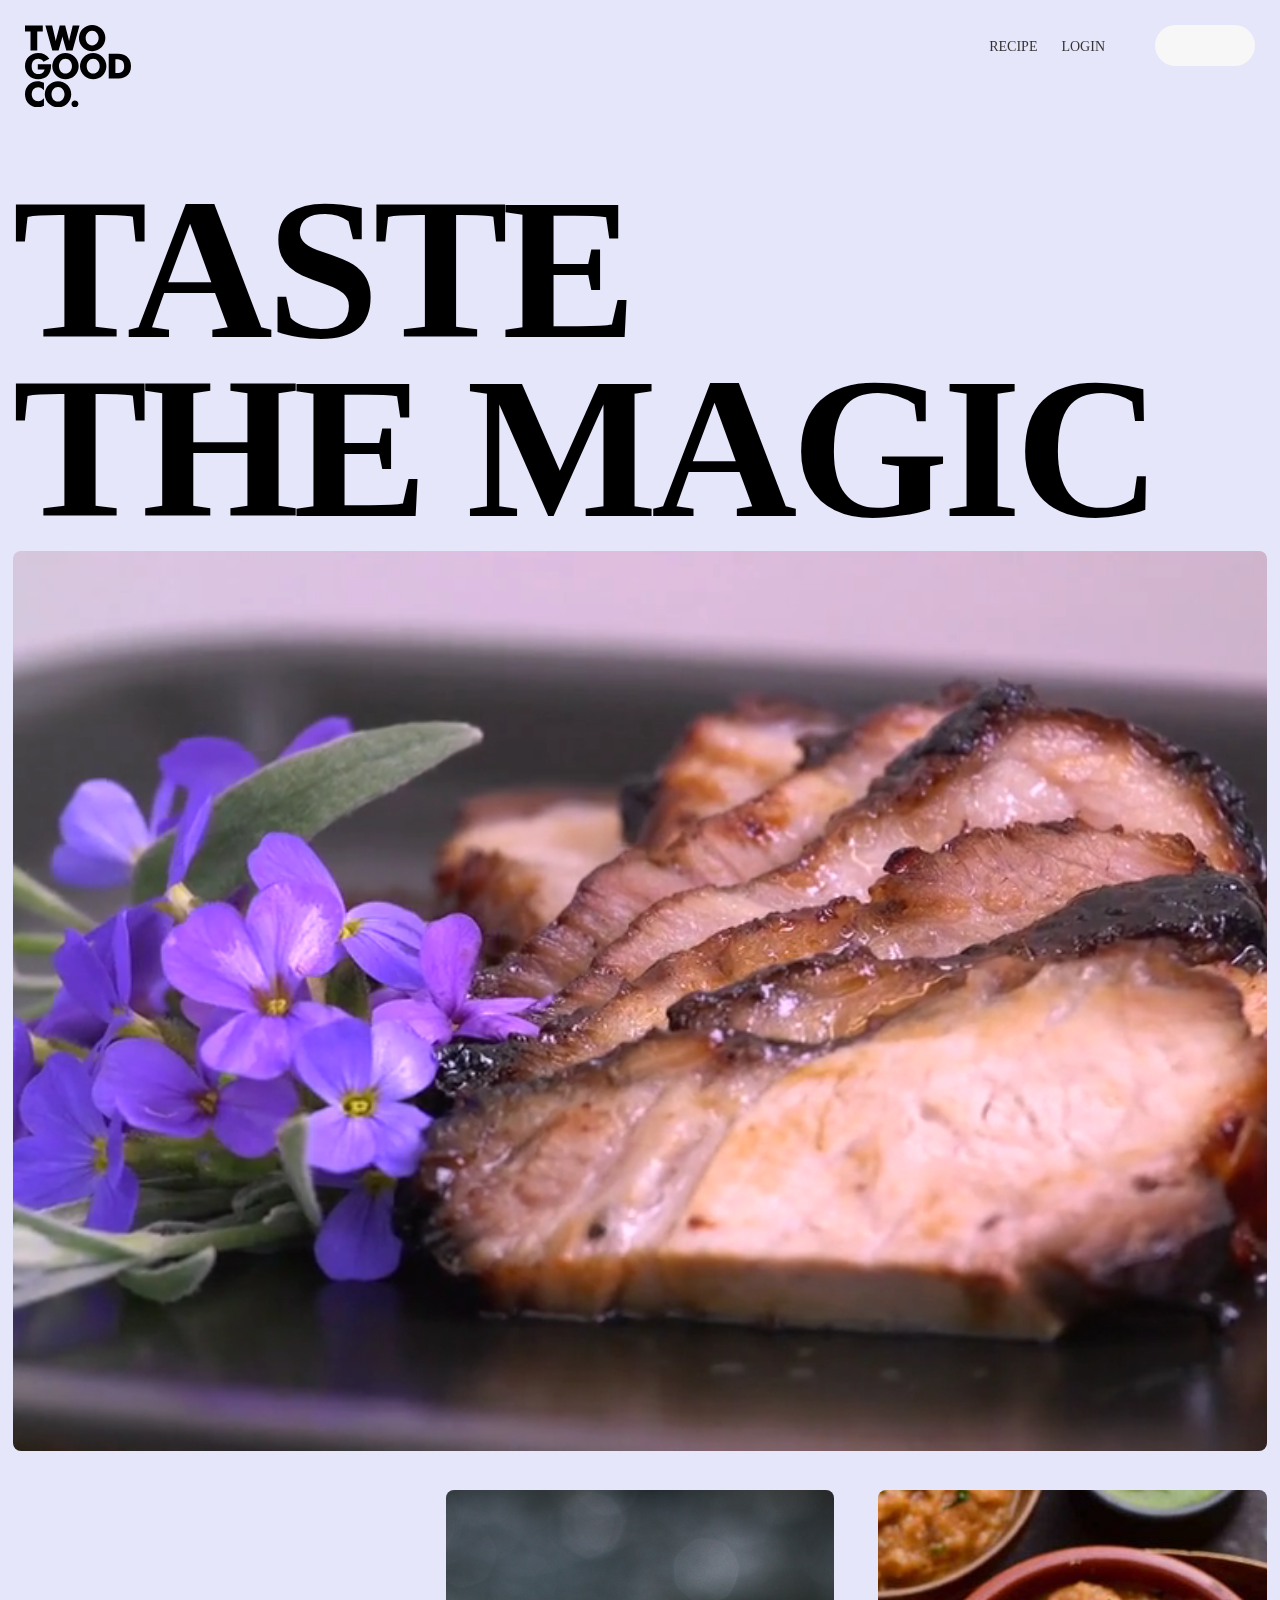
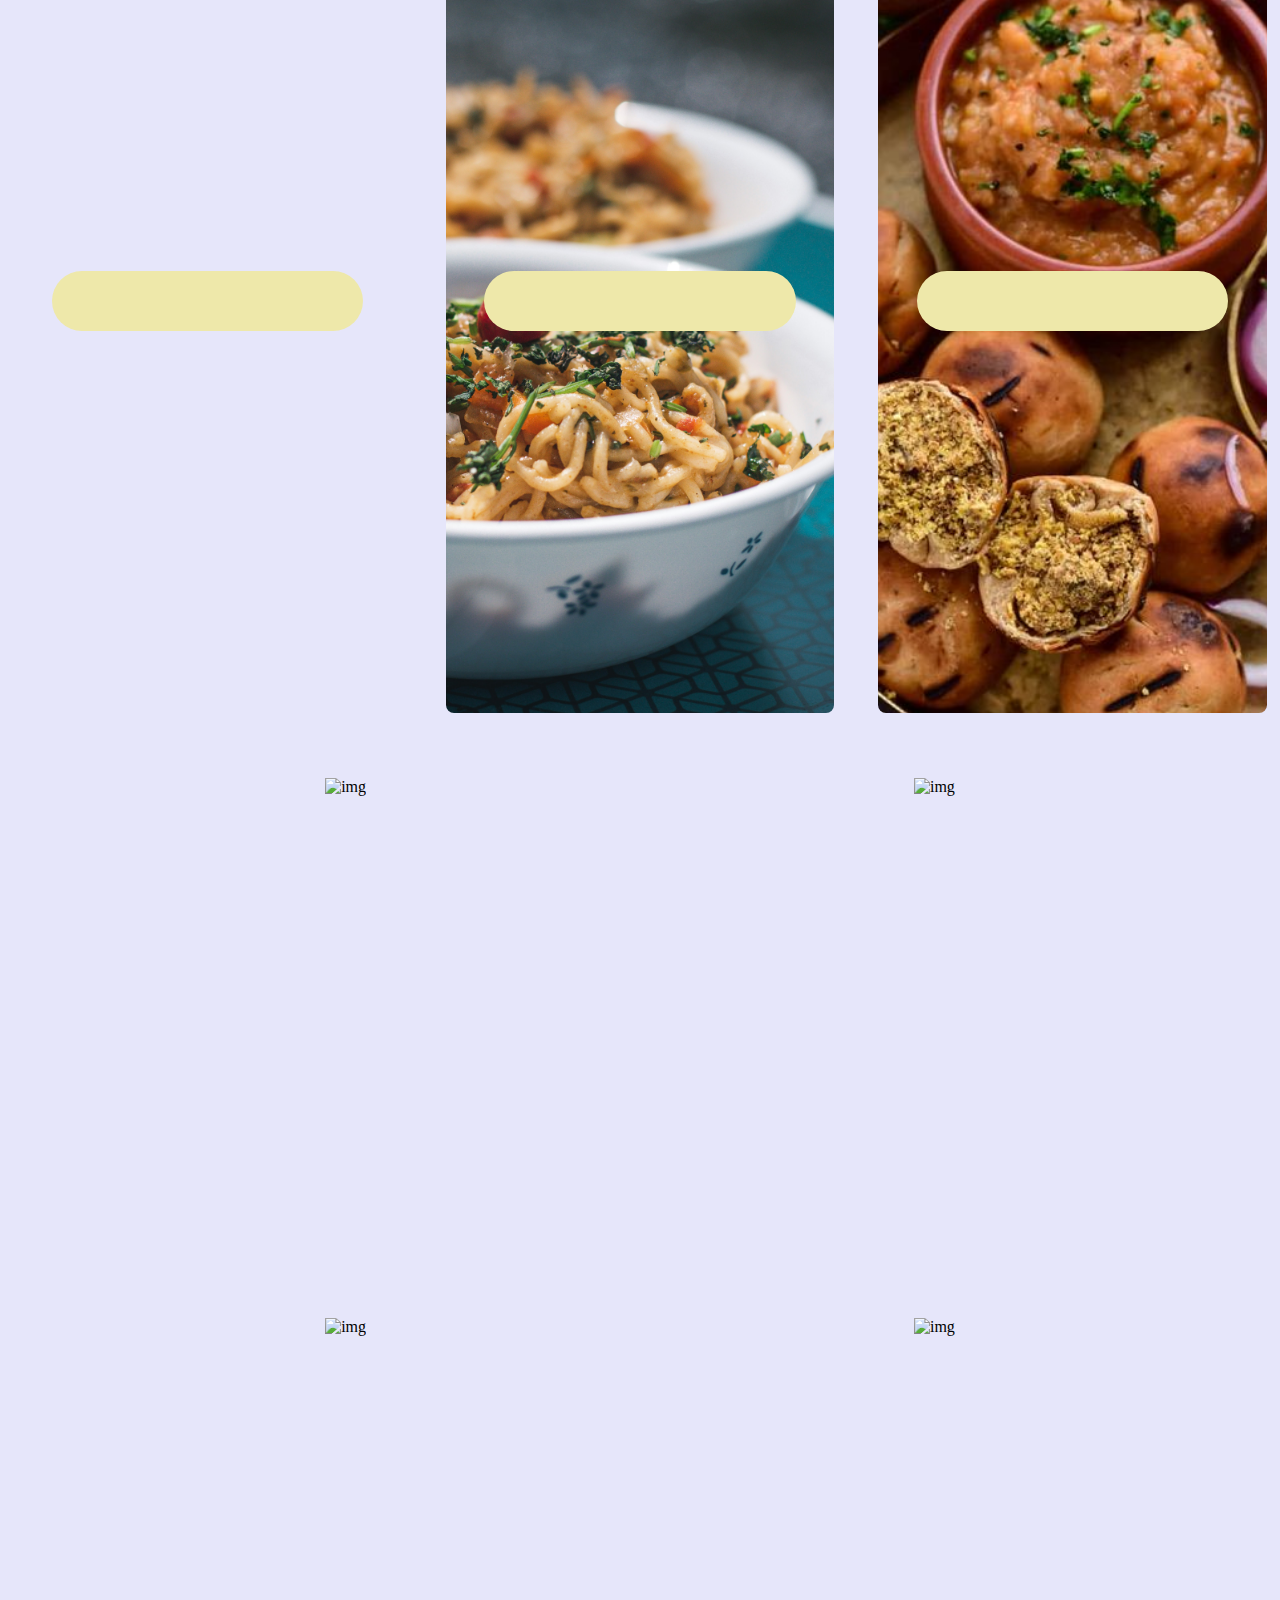
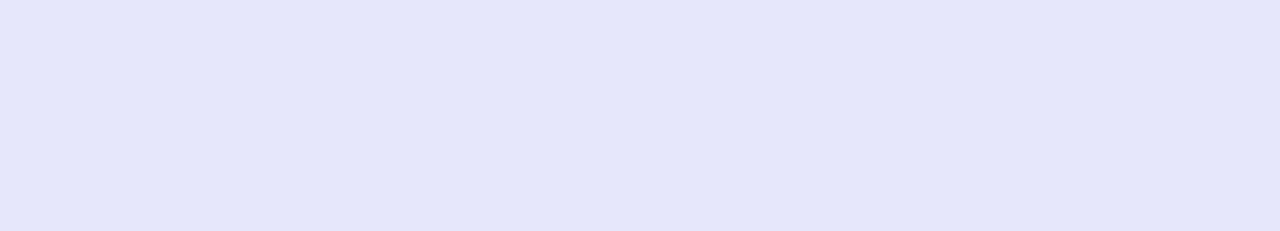
==== index.html @ a4b4d516 "till unknown error" ====
<!DOCTYPE html>
<html lang="en">
<head>
    <meta charset="UTF-8">
    <meta name="viewport" content="width=device-width, initial-scale=1.0">
    <title>RecipeMagic</title>
    <link rel="stylesheet" href="https://cdn.jsdelivr.net/npm/locomotive-scroll@3.5.4/dist/locomotive-scroll.css">
    <link rel="stylesheet" href="https://cdn.jsdelivr.net/npm/remixicon@4.3.0/fonts/remixicon.css"/>
    <link rel="stylesheet" href="style.css">
</head>
<body>
    <div id="nav">
        <div id="nav-part1">
            <svg id="twogood" width="106" height="83" viewBox="0 0 106 83" fill="none" xmlns="http://www.w3.org/2000/svg"
                style="transform: translate(0px, 0px);">
                <g clip-path="url(#clip0_2228_162)">
                    <path d="M5.50062 6.4473H0V0.557617H17.7807V6.4473H12.2464V25.4842H5.50062V6.4473Z"
                        fill="currentColor">
                    </path>
                    <path
                        d="M43.2791 12.4126C43.8662 14.6434 44.027 15.8982 44.0756 16.0715C44.386 14.504 44.629 13.2831 44.8235 12.4126L47.7402 0.56543H54.5571L47.5682 25.492H41.3047L38.2609 14.8582C38.0889 14.2327 37.8122 13.1173 37.4307 11.512C37.1204 12.8008 36.8773 13.9161 36.6006 14.8582L33.6091 25.492H27.3307L20.3418 0.56543H27.1549L29.9931 12.488C30.3035 13.7428 30.5466 14.9976 30.741 16.2185C30.9803 14.9298 31.2944 13.675 31.6048 12.488L34.7309 0.56543H40.1642L43.2791 12.4126Z"
                        fill="currentColor"></path>
                    <path
                        d="M76.5219 22.3113C74.173 24.6188 71.066 25.9784 67.7892 26.1326C64.5124 26.2867 61.2932 25.2248 58.7412 23.1478C57.3228 22.0067 56.1618 20.5745 55.3351 18.9463C54.5085 17.3181 54.0353 15.5313 53.9468 13.7045C53.8584 11.8778 54.1568 10.053 54.8223 8.35149C55.4877 6.64996 56.5049 5.11064 57.8063 3.83585C60.3099 1.37646 63.6678 0 67.1641 0C70.6604 0 74.0184 1.37646 76.5219 3.83585C77.7366 5.04162 78.7013 6.47878 79.3597 8.06372C80.0181 9.64865 80.3572 11.3497 80.3572 13.0679C80.3572 14.7861 80.0181 16.4872 79.3597 18.0721C78.7013 19.6571 77.7366 21.0942 76.5219 22.3V22.3113ZM73.6164 13.0604C73.6164 9.01712 70.9166 5.73879 67.1473 5.73879C63.378 5.73879 60.6782 8.98321 60.6782 13.0604C60.6782 17.1376 63.2023 20.382 67.1473 20.382C70.9876 20.382 73.6164 17.1413 73.6164 13.0604Z"
                        fill="currentColor"></path>
                    <path
                        d="M12.8 39.1893H26.0486C26.086 39.7131 26.086 40.203 26.086 40.6966C26.086 49.3069 21.2436 54.1905 13.2151 54.1905C9.27008 54.1905 6.19257 53.0374 3.70215 50.4939C1.3102 47.9834 -0.0176051 44.6329 0.000176313 41.1525C0.000176313 33.586 5.60923 28.1108 13.2151 28.1108C18.024 28.1108 21.797 30.0665 24.3547 33.8649L18.5101 36.6872C17.1265 34.7692 15.3952 33.831 13.2151 33.831C9.27008 33.831 6.71235 36.6194 6.71235 41.4314C6.71235 46.2434 9.23643 49.0658 13.2151 49.0658C16.7114 49.0658 19.1645 47.1138 19.5122 44.4271H12.7814L12.8 39.1893Z"
                        fill="currentColor"></path>
                    <path
                        d="M49.8502 50.4146C47.3392 52.8731 43.9766 54.249 40.4756 54.2506C37.4173 54.2246 34.4566 53.1629 32.0695 51.2361C30.6511 50.0946 29.49 48.662 28.6633 47.0335C27.8366 45.405 27.3634 43.6179 27.275 41.7909C27.1865 39.9638 27.485 38.1388 28.1504 36.4369C28.8159 34.7351 29.8332 33.1954 31.1347 31.9203C33.6382 29.4609 36.9961 28.0845 40.4924 28.0845C43.9887 28.0845 47.3467 29.4609 49.8502 31.9203C51.0649 33.1261 52.0296 34.5632 52.688 36.1482C53.3465 37.7331 53.6855 39.4342 53.6855 41.1524C53.6855 42.8706 53.3465 44.5717 52.688 46.1566C52.0296 47.7415 51.0649 49.1787 49.8502 50.3845V50.4146ZM46.9447 41.1486C46.9447 37.1054 44.2486 33.827 40.4756 33.827C36.7026 33.827 34.0065 37.0677 34.0065 41.1486C34.0065 45.2296 36.5306 48.4702 40.4756 48.4702C44.316 48.4702 46.9447 45.2258 46.9447 41.1486Z"
                        fill="currentColor"></path>
                    <path
                        d="M77.5629 50.4146C75.0506 52.871 71.6888 54.2466 68.1883 54.2506C65.129 54.224 62.1672 53.1624 59.7784 51.2361C58.3608 50.094 57.2004 48.6611 56.3745 47.0324C55.5485 45.4038 55.0758 43.6168 54.9877 41.7899C54.8997 39.9631 55.1983 38.1383 55.8637 36.4366C56.5292 34.735 57.5462 33.1955 58.8473 31.9203C61.3509 29.4609 64.7088 28.0845 68.2051 28.0845C71.7014 28.0845 75.0594 29.4609 77.5629 31.9203C78.7776 33.1261 79.7423 34.5632 80.4007 36.1482C81.0591 37.7331 81.3982 39.4342 81.3982 41.1524C81.3982 42.8706 81.0591 44.5717 80.4007 46.1566C79.7423 47.7415 78.7776 49.1787 77.5629 50.3845V50.4146ZM74.6574 41.1486C74.6574 37.1054 71.9576 33.827 68.1883 33.827C64.419 33.827 61.7192 37.0677 61.7192 41.1486C61.7192 45.2296 64.2433 48.4702 68.1883 48.4702C72.0286 48.4702 74.6574 45.2258 74.6574 41.1486Z"
                        fill="currentColor"></path>
                    <path
                        d="M83.7168 28.6606H89.6699C94.2693 28.6606 97.9713 28.7322 101.225 31.0346C104.336 33.2277 105.996 36.6869 105.996 41.1447C105.996 45.6024 104.336 49.0202 101.225 51.2547C98.1134 53.4893 94.718 53.5872 90.601 53.5872H83.7168V28.6606ZM91.5358 48.0103C96.6924 48.0103 99.1492 46.0245 99.1492 41.1447C99.1492 36.1933 96.6214 34.2413 91.5358 34.2413H90.3953V48.0103H91.5358Z"
                        fill="currentColor"></path>
                    <path
                        d="M18.9586 65.171C17.16 63.1474 15.4287 62.1564 13.2486 62.1564C9.34095 62.1564 6.74583 65.171 6.74583 69.3725C6.74583 73.2085 9.3073 76.3097 13.2486 76.3097C15.4287 76.3097 17.16 75.3338 18.9586 73.2952V80.7524C16.9763 81.7756 14.784 82.3175 12.5568 82.3351C5.25756 82.3351 0 76.777 0 69.2481C0 61.7193 5.25756 56.1763 12.5568 56.1763C14.7828 56.1891 16.975 56.7259 18.9586 57.7438V65.171Z"
                        fill="currentColor"></path>
                    <path
                        d="M42.4125 78.5214C40.0636 80.8289 36.9566 82.1885 33.6798 82.3426C30.403 82.4968 27.1838 81.4349 24.6318 79.3579C23.2135 78.2168 22.0524 76.7846 21.2258 75.1564C20.3991 73.5282 19.9259 71.7413 19.8375 69.9146C19.749 68.0879 20.0475 66.2631 20.7129 64.5616C21.3783 62.86 22.3956 61.3207 23.697 60.0459C26.1996 57.5922 29.5536 56.2192 33.0454 56.2192C36.5372 56.2192 39.8912 57.5922 42.3938 60.0459C43.6085 61.2517 44.5732 62.6889 45.2316 64.2738C45.8901 65.8587 46.2291 67.5598 46.2291 69.278C46.2291 70.9962 45.8901 72.6973 45.2316 74.2822C44.5732 75.8671 43.6085 77.3043 42.3938 78.5101L42.4125 78.5214ZM39.4883 69.2704C39.4883 65.2272 36.7922 61.9489 33.0192 61.9489C29.2462 61.9489 26.5501 65.1933 26.5501 69.2704C26.5501 73.3476 29.0742 76.5921 33.0192 76.5921C36.8596 76.5921 39.4883 73.3514 39.4883 69.2704Z"
                        fill="currentColor"></path>
                    <path
                        d="M49.8936 75.4543C50.5724 75.4475 51.238 75.6443 51.8057 76.0194C52.3733 76.3946 52.8176 76.9313 53.082 77.5614C53.3464 78.1915 53.4191 78.8865 53.2908 79.5583C53.1624 80.2301 52.8389 80.8483 52.3612 81.3344C51.8835 81.8205 51.2733 82.1526 50.608 82.2886C49.9426 82.4246 49.2522 82.3582 48.6244 82.098C47.9965 81.8378 47.4596 81.3954 47.0817 80.8271C46.7038 80.2587 46.502 79.59 46.502 78.9059C46.498 77.9951 46.853 77.12 47.4889 76.4728C48.1249 75.8256 48.9898 75.4593 49.8936 75.4543Z"
                        fill="currentColor"></path>
                </g>
                <defs>
                    <clipPath id="clip0_2228_162">
                        <rect width="106" height="82.3538" fill="white"></rect>
                    </clipPath>
                </defs>
            </svg>
            <svg id="twogoodlogo" width="62" height="63" viewBox="0 0 62 63" fill="none" xmlns="http://www.w3.org/2000/svg"
                class="go1438215768" style="transform: translate(0px, 0px);">
                <path
                    d="M46.8316 0C42.9105 0 39.1501 1.59236 36.3775 4.42677C33.605 7.26119 32.0474 11.1055 32.0474 15.114C32.0474 19.1224 33.605 22.9667 36.3775 25.8011C39.1501 28.6355 42.9105 30.2279 46.8316 30.2279C50.7526 30.2279 54.513 28.6355 57.2856 25.8011C60.0582 22.9667 61.6158 19.1224 61.6158 15.114C61.6158 11.1055 60.0582 7.26119 57.2856 4.42677C54.513 1.59236 50.7526 0 46.8316 0Z"
                    fill="currentColor"></path>
                <path
                    d="M14.793 0C10.872 0 7.11154 1.59236 4.33897 4.42677C1.56639 7.26119 0.00878906 11.1055 0.00878906 15.114C0.00878906 19.1224 1.56639 22.9667 4.33897 25.8011C7.11154 28.6355 10.872 30.2279 14.793 30.2279C18.714 30.2279 22.4744 28.6355 25.247 25.8011C28.0196 22.9667 29.5772 19.1224 29.5772 15.114C29.5772 11.1055 28.0196 7.26119 25.247 4.42677C22.4744 1.59236 18.714 0 14.793 0Z"
                    fill="currentColor"></path>
                <path d="M36.9805 32.7422L32.0366 37.7963L56.6819 62.9913L61.6258 57.9372L36.9805 32.7422Z"
                    fill="currentColor"></path>
                <path d="M56.6836 32.7485L32.0383 57.9435L36.9822 62.9976L61.6275 37.8026L56.6836 32.7485Z"
                    fill="currentColor"></path>
                <path d="M4.94386 32.7464L0 37.8005L24.6453 62.9955L29.5892 57.9414L4.94386 32.7464Z"
                    fill="currentColor"></path>
                <path d="M24.647 32.7527L0.00170898 57.9477L4.94557 63.0018L29.5909 37.8068L24.647 32.7527Z"
                    fill="currentColor"></path>
            </svg>
        </div>
        <div id="nav-part2">
            <div id="links">
                <a href="/recipe/index.html">Recipe</a>
                <button id="authButton">Login</button>
            </div>
            <div id="icons">
                <a href="/saved/index.html"><i class="ri-heart-3-line"></i></a>
                <i class="ri-menu-fill"></i>
            </div>
        </div>
    </div>
    <div id="cursor"></div>
    <div id="main">
        <div id="page1">
            <h1>Taste </h1> 
            <h1>the magic</h1>
            <div id="video-container">
                <div id="play">PLAY</div>
                <video id="video" autoplay muted loop>
                    <source src="/assets/cooking-intro.mp4" type="video/mp4">
                </video>
            </div>
        </div>
        <div id="page2">
            <div id="elem1" class="elem">
                <img data-scroll data-scroll-speed="1" src="/assets/elem1-biryani.png" alt="biryani">
                <div data-scroll data-scroll-speed="-2" class="dets"></div>
            </div>
            <div id="elem2" class="elem">
                <img data-scroll data-scroll-speed="1" src="/assets/elem2-maggie.png" alt="maggie">
                <div data-scroll data-scroll-speed="-2" class="dets"></div>
            </div>
            <div id="elem3" class="elem">
                <img data-scroll data-scroll-speed="1" src="/assets/elem3-littichokha.png" alt="littichokha">
                <div data-scroll data-scroll-speed="-2" class="dets"></div>
            </div>
        </div>
        <div id="page3">
            <div class="child" id="child1">
                <img src="https://www.istockphoto.com/resources/images/PhotoFTLP/P2-JUNE-iStock-1223139213.jpg" alt="img">
            </div>
            <div class="child" id="child2">
                <img src="https://www.istockphoto.com/resources/images/PhotoFTLP/P2-JUNE-iStock-1223139213.jpg" alt="img">
            </div>
            <div class="child" id="child3">
                <img src="https://www.istockphoto.com/resources/images/PhotoFTLP/P2-JUNE-iStock-1223139213.jpg" alt="img">
            </div>
            <div class="child" id="child4">
                <img src="https://www.istockphoto.com/resources/images/PhotoFTLP/P2-JUNE-iStock-1223139213.jpg" alt="img">
            </div>
        </div>
    </div>
    <script src="https://cdn.jsdelivr.net/npm/locomotive-scroll@3.5.4/dist/locomotive-scroll.js"></script>
    <script src="https://cdnjs.cloudflare.com/ajax/libs/gsap/3.12.5/gsap.min.js" integrity="sha512-7eHRwcbYkK4d9g/6tD/mhkf++eoTHwpNM9woBxtPUBWm67zeAfFC+HrdoE2GanKeocly/VxeLvIqwvCdk7qScg==" crossorigin="anonymous" referrerpolicy="no-referrer"></script>
    <script src="https://cdnjs.cloudflare.com/ajax/libs/gsap/3.12.5/ScrollTrigger.min.js" integrity="sha512-onMTRKJBKz8M1TnqqDuGBlowlH0ohFzMXYRNebz+yOcc5TQr/zAKsthzhuv0hiyUKEiQEQXEynnXCvNTOk50dg==" crossorigin="anonymous" referrerpolicy="no-referrer"></script>
    <script src="script.js"></script>
    <script src="/auth/authButton.js"></script>
</body>
</html>
---- style.css ----
* {
    margin: 0;
    padding: 0;
    box-sizing: border-box;
    font-family: 'Gilroy';
}

*::selection{
    background-color: black;
    color: white;
}

html, body {
    width: 100%;
    height: 100%;
}

body {
    background-color: #E6E6FA;
}

#nav {
    width: 100%;
    position: fixed;
    z-index: 99;
    display: flex;
    align-items: flex-start;
    justify-content: space-between;
    padding: 25px;
}


#nav-part1 {
    height: 82px;
    overflow: hidden;
}

#nav-part1 svg {
    display: block;
}

#nav #nav-part2 {
    display: flex;
    align-items: center;
    justify-content: center;
    gap: 40px;
}

#links {
    padding: 10px;
}

#nav-part2 #links a {
    text-transform: uppercase;
    text-decoration: none;
    color: #333;
    font-weight: 400;
    font-size: 14px;
    margin: 0 20px;
}

#nav-part2 #links button {
    border: none;
    text-transform: uppercase;
    background-color: transparent;
    text-decoration: none;
    font-size: 14px;
    font-weight: 400;
    color: #333;
    cursor: pointer;
}

#icons {
    padding: 10px;
    border-radius: 50px;
    background-color: #F7F7F7;
}

#icons a {
    text-decoration: none;
    color: #000;
}

#nav-part2 #icons i {
    font-size: 18px;
    margin: 0 20px;
    font-weight: 100;
    cursor: pointer;
}

#cursor {
    height: 180px;
    width: 180px;
    background-color: rgba(224, 139, 189, 0.814);
    border-radius: 50%;
    position: fixed;
    transform: translate(-50%, -50%);
    scale: 0;
}

#page1 {
    position: relative;
    min-height: 100vh;
    width: 100%;
    padding: 0 1vw; 
    padding-top: 20vh;
}

#page1 h1 {
    font-size: 15.8vw;
    font-family: 'futura';
    text-transform: uppercase;
    line-height: 14vw;
    letter-spacing: -6px;
}

#video-container {
    height: 100vh;
    width: 100%;
    margin-top: 1vw;
}

#video-container video {
    height: 100%;
    width: 100%;
    object-fit: cover;
    cursor: pointer;
    border-radius: 8px;
}

#video-container #play {
    padding: 3vw 2.3vw;
    position: fixed;
    color: white;
    background-color: black;
    font-size: 1.3vw;
    font-family: 'futura';
    text-transform: uppercase;
    border-radius: 50%;
    opacity: 0;
    scale: 0;
}

#page2 {
    position: relative;
    height: 100vh;
    width: 100%;
    display: flex;
    align-items: center;
    justify-content: space-between;
    padding: 3vw 1vw
}

#page2 .elem {
    height: 100%;
    width: 31%;
    overflow: hidden;
    border-radius: 8px;
    position: relative;
    display: flex;
    align-items: center;
    justify-content: center;
}

#page2 .elem img {
    height: 100%;
    width: 100%;
    object-fit: cover;
    scale: 1.1;
}

.elem .dets {
    height: 60px;
    width: 80%;
    position: absolute;
    z-index: 9;
    border-radius: 60px;
    background-color: palegoldenrod;
}

.elem .dets:hover {
    height: 220px;
}

#page3 {
    min-height: 120vh;
    width: 100%;
    position: relative;
    display: flex;
    align-items: center;
    justify-content: space-evenly;
    flex-wrap: wrap;
}

.child {
    height: 54vh;
    width: 38vw;
    position: relative;
    display: flex;
    align-items: center;
    justify-content: center;
}

.child img {
    height: 100%;
}

@media (max-width:600px) {

    #nav {
        width: 100%;
        position: fixed;
        z-index: 99;
        display: flex;
        align-items: flex-start;
        justify-content: space-between;
        padding: 15px;
    }

    #nav #nav-part2 {
        display: flex;
        align-items: center;
        justify-content: center;
        gap: 40px;
    }

    #links {
        padding: 10px;
        display: none;
    }

    #nav-part1 {
        height: 67px;
        overflow: hidden;
    }

    #nav-part1 svg {
        display: block;
        height: 67px;
        width: 80px;
    }
    #nav #twogoodlogo{
        height: 40px;
        margin-left: -20px;
    }

    #icons {
        padding: 7px;
        border-radius: 50px;
        background-color: #F7F7F7;
    }

    #nav-part2 #icons i {
        font-size: 15px;
        margin: 0 20px;
        font-weight: 100;
    }

    #page1 {
        min-height: 70vh;
        width: 100%;
        padding: 0 3vw;
        padding-top: 25vh;

    }

    #page1 h1 {
        font-size: 15.5vw;
        letter-spacing: -3px;
    }

    #video-container {
        height: 25vh;
        margin-top: 3vw;
    }

    #video-container #play {
        padding: 9.5vw 7.2vw;
        font-size: 4.5vw;
        position: absolute;
        top: 50%;
        left: 50%;
        opacity: 1;
        scale: 1;
        transform: translate(-50%, -50%);
    }

    #page2 {
        min-height: 100vh;
        width: 100%;
        position: relative;
        display: flex;
        align-items: center;
        padding: 5vw 3vw;
        flex-direction: column;
        justify-content: space-between;
    }

    #page2 .elem {
        height: 100vh;
        width: 100%;
        overflow: hidden;
        margin-bottom: 3vw;
    }

    #page2 .elem .dets {
        height: 40px;
        border-radius: 50px;
        width: 70%;
        position: absolute;
        z-index: 9;
        background-color: rgb(229, 156, 186);

    }

    #page3 {
        min-height: 120vh;
        width: 100%;
        position: relative;
        display: flex;
        align-items: center;
        justify-content: space-evenly;
        flex-wrap: wrap;
    }

    .child {
        height: 54vh;
        width: 88vw;
        position: relative;
        padding: 15vw;
        display: flex;
        align-items: center;
        justify-content: center;
    }

    .child img {
        height: 100%;
    }

}
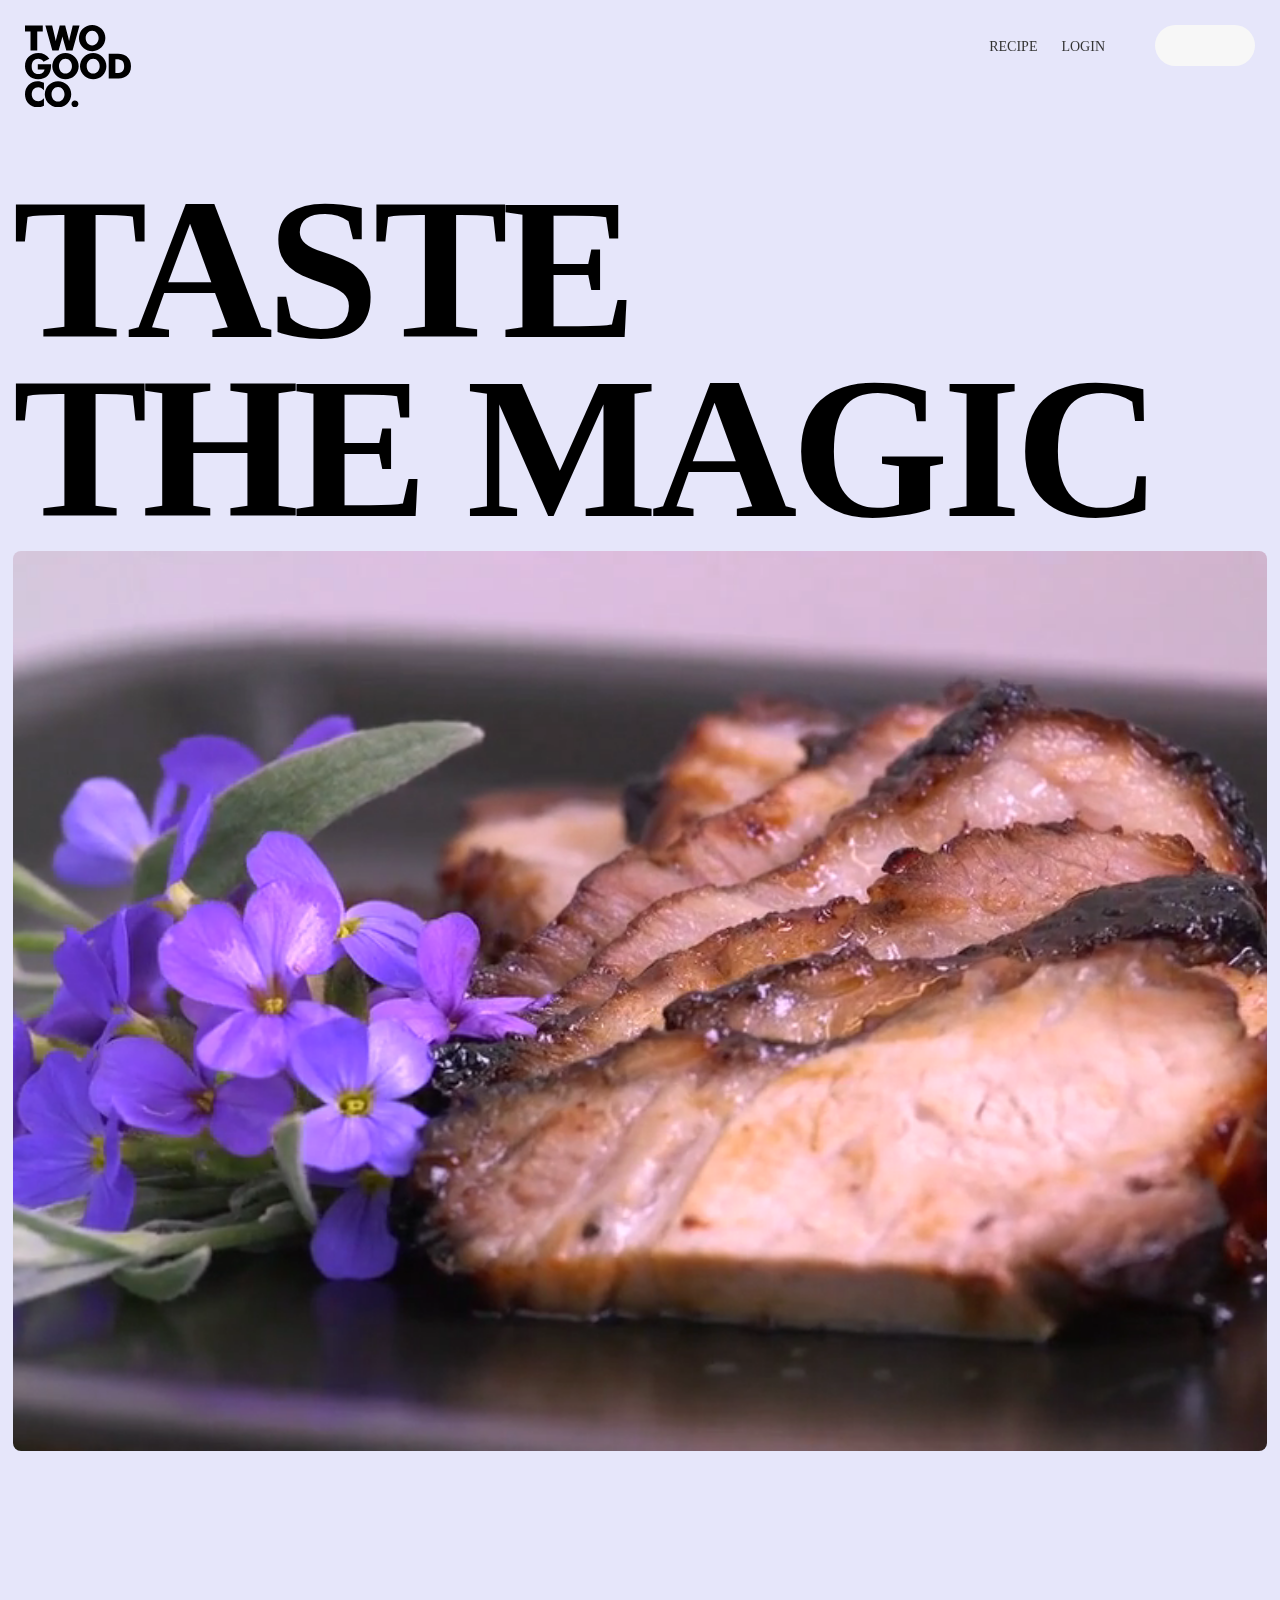
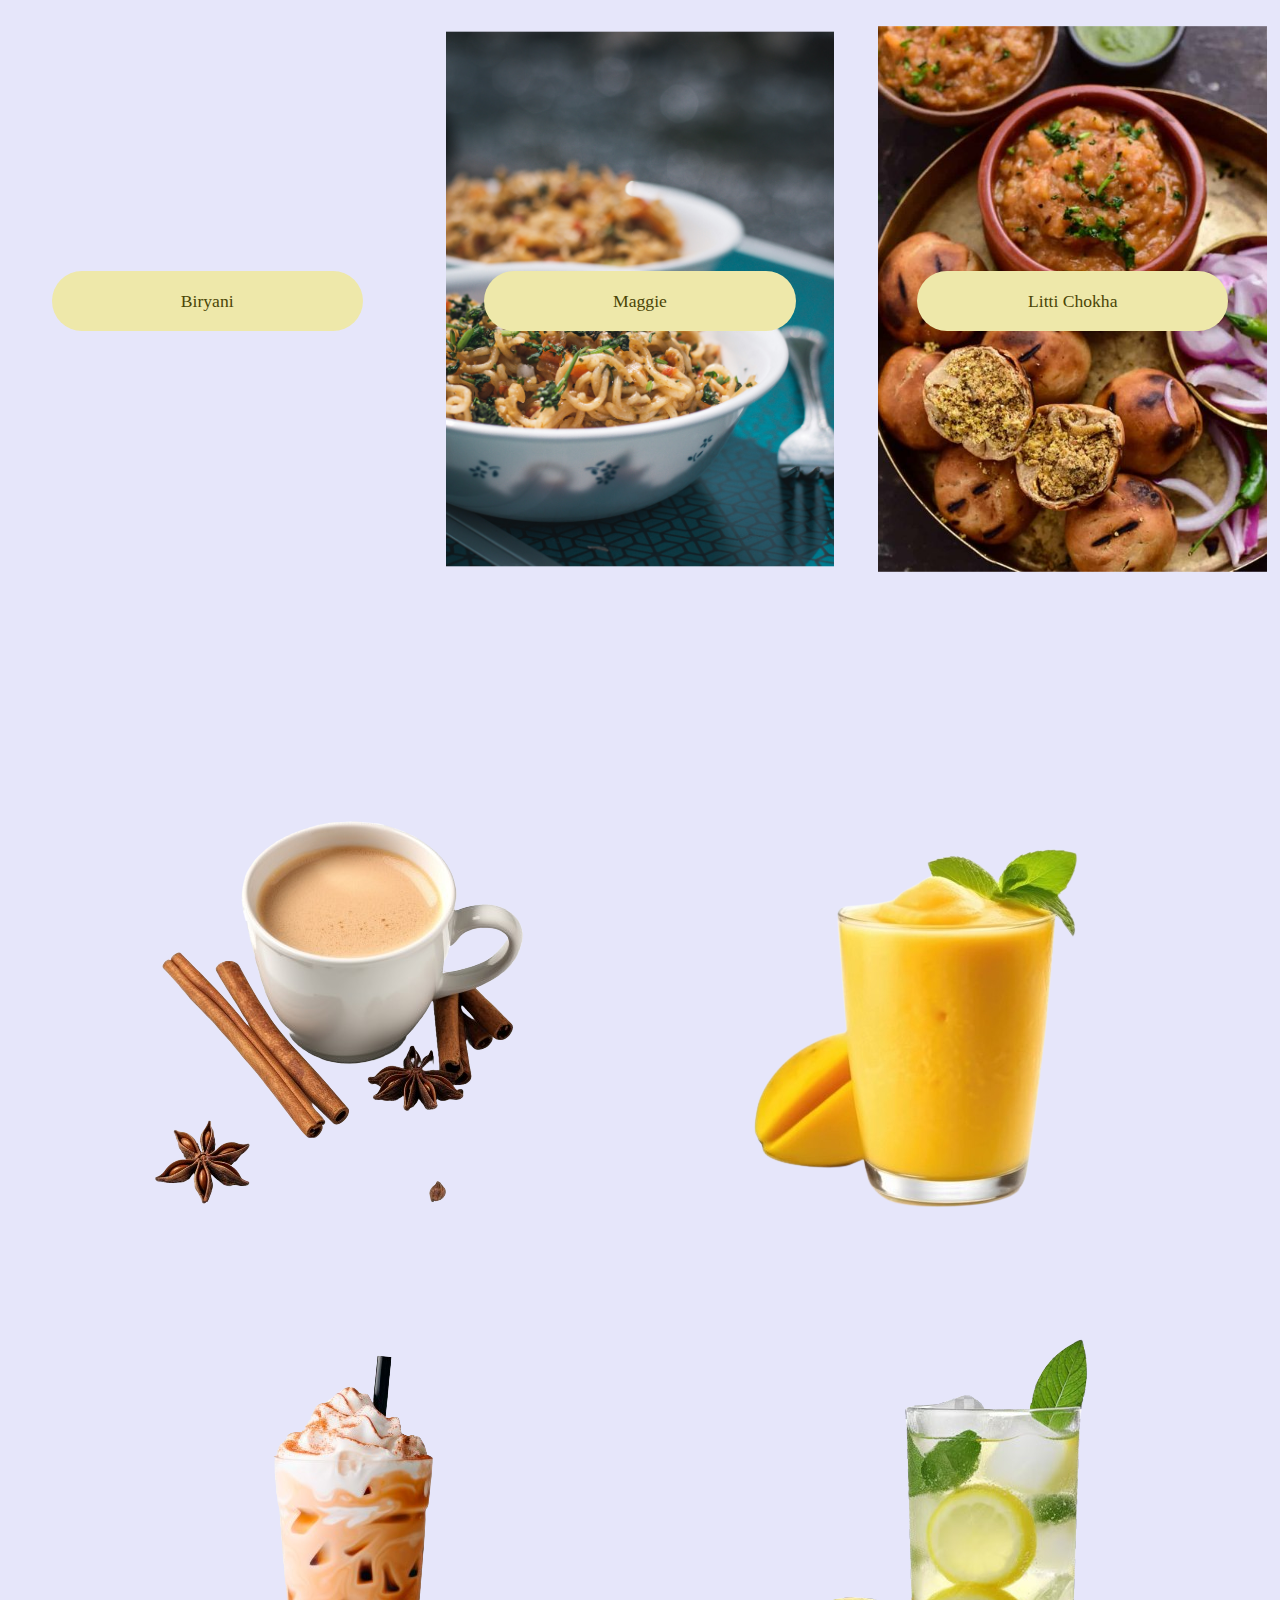
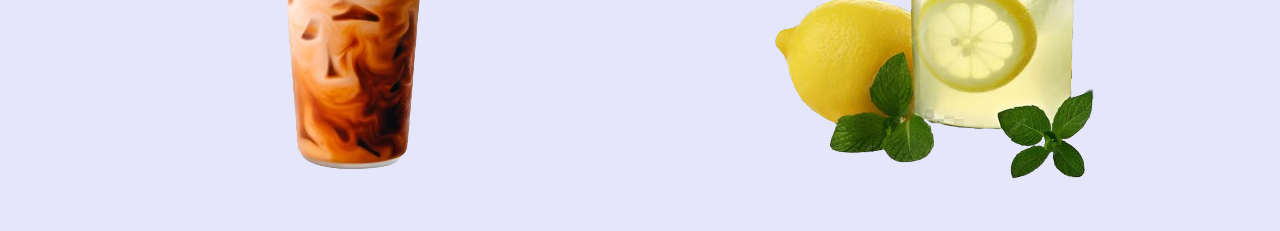
==== commit d77007f6: "added rating and review functions" ====
--- a/index.html
+++ b/index.html
@@ -1,130 +1,224 @@
 <!DOCTYPE html>
 <html lang="en">
-<head>
-    <meta charset="UTF-8">
-    <meta name="viewport" content="width=device-width, initial-scale=1.0">
+  <head>
+    <meta charset="UTF-8" />
+    <meta name="viewport" content="width=device-width, initial-scale=1.0" />
     <title>RecipeMagic</title>
-    <link rel="stylesheet" href="https://cdn.jsdelivr.net/npm/locomotive-scroll@3.5.4/dist/locomotive-scroll.css">
-    <link rel="stylesheet" href="https://cdn.jsdelivr.net/npm/remixicon@4.3.0/fonts/remixicon.css"/>
-    <link rel="stylesheet" href="style.css">
-</head>
-<body>
+    <link
+      rel="stylesheet"
+      href="https://cdn.jsdelivr.net/npm/locomotive-scroll@3.5.4/dist/locomotive-scroll.css"
+    />
+    <link
+      rel="stylesheet"
+      href="https://cdn.jsdelivr.net/npm/remixicon@4.3.0/fonts/remixicon.css"
+    />
+    <link rel="stylesheet" href="style.css" />
+  </head>
+  <body>
     <div id="nav">
-        <div id="nav-part1">
-            <svg id="twogood" width="106" height="83" viewBox="0 0 106 83" fill="none" xmlns="http://www.w3.org/2000/svg"
-                style="transform: translate(0px, 0px);">
-                <g clip-path="url(#clip0_2228_162)">
-                    <path d="M5.50062 6.4473H0V0.557617H17.7807V6.4473H12.2464V25.4842H5.50062V6.4473Z"
-                        fill="currentColor">
-                    </path>
-                    <path
-                        d="M43.2791 12.4126C43.8662 14.6434 44.027 15.8982 44.0756 16.0715C44.386 14.504 44.629 13.2831 44.8235 12.4126L47.7402 0.56543H54.5571L47.5682 25.492H41.3047L38.2609 14.8582C38.0889 14.2327 37.8122 13.1173 37.4307 11.512C37.1204 12.8008 36.8773 13.9161 36.6006 14.8582L33.6091 25.492H27.3307L20.3418 0.56543H27.1549L29.9931 12.488C30.3035 13.7428 30.5466 14.9976 30.741 16.2185C30.9803 14.9298 31.2944 13.675 31.6048 12.488L34.7309 0.56543H40.1642L43.2791 12.4126Z"
-                        fill="currentColor"></path>
-                    <path
-                        d="M76.5219 22.3113C74.173 24.6188 71.066 25.9784 67.7892 26.1326C64.5124 26.2867 61.2932 25.2248 58.7412 23.1478C57.3228 22.0067 56.1618 20.5745 55.3351 18.9463C54.5085 17.3181 54.0353 15.5313 53.9468 13.7045C53.8584 11.8778 54.1568 10.053 54.8223 8.35149C55.4877 6.64996 56.5049 5.11064 57.8063 3.83585C60.3099 1.37646 63.6678 0 67.1641 0C70.6604 0 74.0184 1.37646 76.5219 3.83585C77.7366 5.04162 78.7013 6.47878 79.3597 8.06372C80.0181 9.64865 80.3572 11.3497 80.3572 13.0679C80.3572 14.7861 80.0181 16.4872 79.3597 18.0721C78.7013 19.6571 77.7366 21.0942 76.5219 22.3V22.3113ZM73.6164 13.0604C73.6164 9.01712 70.9166 5.73879 67.1473 5.73879C63.378 5.73879 60.6782 8.98321 60.6782 13.0604C60.6782 17.1376 63.2023 20.382 67.1473 20.382C70.9876 20.382 73.6164 17.1413 73.6164 13.0604Z"
-                        fill="currentColor"></path>
-                    <path
-                        d="M12.8 39.1893H26.0486C26.086 39.7131 26.086 40.203 26.086 40.6966C26.086 49.3069 21.2436 54.1905 13.2151 54.1905C9.27008 54.1905 6.19257 53.0374 3.70215 50.4939C1.3102 47.9834 -0.0176051 44.6329 0.000176313 41.1525C0.000176313 33.586 5.60923 28.1108 13.2151 28.1108C18.024 28.1108 21.797 30.0665 24.3547 33.8649L18.5101 36.6872C17.1265 34.7692 15.3952 33.831 13.2151 33.831C9.27008 33.831 6.71235 36.6194 6.71235 41.4314C6.71235 46.2434 9.23643 49.0658 13.2151 49.0658C16.7114 49.0658 19.1645 47.1138 19.5122 44.4271H12.7814L12.8 39.1893Z"
-                        fill="currentColor"></path>
-                    <path
-                        d="M49.8502 50.4146C47.3392 52.8731 43.9766 54.249 40.4756 54.2506C37.4173 54.2246 34.4566 53.1629 32.0695 51.2361C30.6511 50.0946 29.49 48.662 28.6633 47.0335C27.8366 45.405 27.3634 43.6179 27.275 41.7909C27.1865 39.9638 27.485 38.1388 28.1504 36.4369C28.8159 34.7351 29.8332 33.1954 31.1347 31.9203C33.6382 29.4609 36.9961 28.0845 40.4924 28.0845C43.9887 28.0845 47.3467 29.4609 49.8502 31.9203C51.0649 33.1261 52.0296 34.5632 52.688 36.1482C53.3465 37.7331 53.6855 39.4342 53.6855 41.1524C53.6855 42.8706 53.3465 44.5717 52.688 46.1566C52.0296 47.7415 51.0649 49.1787 49.8502 50.3845V50.4146ZM46.9447 41.1486C46.9447 37.1054 44.2486 33.827 40.4756 33.827C36.7026 33.827 34.0065 37.0677 34.0065 41.1486C34.0065 45.2296 36.5306 48.4702 40.4756 48.4702C44.316 48.4702 46.9447 45.2258 46.9447 41.1486Z"
-                        fill="currentColor"></path>
-                    <path
-                        d="M77.5629 50.4146C75.0506 52.871 71.6888 54.2466 68.1883 54.2506C65.129 54.224 62.1672 53.1624 59.7784 51.2361C58.3608 50.094 57.2004 48.6611 56.3745 47.0324C55.5485 45.4038 55.0758 43.6168 54.9877 41.7899C54.8997 39.9631 55.1983 38.1383 55.8637 36.4366C56.5292 34.735 57.5462 33.1955 58.8473 31.9203C61.3509 29.4609 64.7088 28.0845 68.2051 28.0845C71.7014 28.0845 75.0594 29.4609 77.5629 31.9203C78.7776 33.1261 79.7423 34.5632 80.4007 36.1482C81.0591 37.7331 81.3982 39.4342 81.3982 41.1524C81.3982 42.8706 81.0591 44.5717 80.4007 46.1566C79.7423 47.7415 78.7776 49.1787 77.5629 50.3845V50.4146ZM74.6574 41.1486C74.6574 37.1054 71.9576 33.827 68.1883 33.827C64.419 33.827 61.7192 37.0677 61.7192 41.1486C61.7192 45.2296 64.2433 48.4702 68.1883 48.4702C72.0286 48.4702 74.6574 45.2258 74.6574 41.1486Z"
-                        fill="currentColor"></path>
-                    <path
-                        d="M83.7168 28.6606H89.6699C94.2693 28.6606 97.9713 28.7322 101.225 31.0346C104.336 33.2277 105.996 36.6869 105.996 41.1447C105.996 45.6024 104.336 49.0202 101.225 51.2547C98.1134 53.4893 94.718 53.5872 90.601 53.5872H83.7168V28.6606ZM91.5358 48.0103C96.6924 48.0103 99.1492 46.0245 99.1492 41.1447C99.1492 36.1933 96.6214 34.2413 91.5358 34.2413H90.3953V48.0103H91.5358Z"
-                        fill="currentColor"></path>
-                    <path
-                        d="M18.9586 65.171C17.16 63.1474 15.4287 62.1564 13.2486 62.1564C9.34095 62.1564 6.74583 65.171 6.74583 69.3725C6.74583 73.2085 9.3073 76.3097 13.2486 76.3097C15.4287 76.3097 17.16 75.3338 18.9586 73.2952V80.7524C16.9763 81.7756 14.784 82.3175 12.5568 82.3351C5.25756 82.3351 0 76.777 0 69.2481C0 61.7193 5.25756 56.1763 12.5568 56.1763C14.7828 56.1891 16.975 56.7259 18.9586 57.7438V65.171Z"
-                        fill="currentColor"></path>
-                    <path
-                        d="M42.4125 78.5214C40.0636 80.8289 36.9566 82.1885 33.6798 82.3426C30.403 82.4968 27.1838 81.4349 24.6318 79.3579C23.2135 78.2168 22.0524 76.7846 21.2258 75.1564C20.3991 73.5282 19.9259 71.7413 19.8375 69.9146C19.749 68.0879 20.0475 66.2631 20.7129 64.5616C21.3783 62.86 22.3956 61.3207 23.697 60.0459C26.1996 57.5922 29.5536 56.2192 33.0454 56.2192C36.5372 56.2192 39.8912 57.5922 42.3938 60.0459C43.6085 61.2517 44.5732 62.6889 45.2316 64.2738C45.8901 65.8587 46.2291 67.5598 46.2291 69.278C46.2291 70.9962 45.8901 72.6973 45.2316 74.2822C44.5732 75.8671 43.6085 77.3043 42.3938 78.5101L42.4125 78.5214ZM39.4883 69.2704C39.4883 65.2272 36.7922 61.9489 33.0192 61.9489C29.2462 61.9489 26.5501 65.1933 26.5501 69.2704C26.5501 73.3476 29.0742 76.5921 33.0192 76.5921C36.8596 76.5921 39.4883 73.3514 39.4883 69.2704Z"
-                        fill="currentColor"></path>
-                    <path
-                        d="M49.8936 75.4543C50.5724 75.4475 51.238 75.6443 51.8057 76.0194C52.3733 76.3946 52.8176 76.9313 53.082 77.5614C53.3464 78.1915 53.4191 78.8865 53.2908 79.5583C53.1624 80.2301 52.8389 80.8483 52.3612 81.3344C51.8835 81.8205 51.2733 82.1526 50.608 82.2886C49.9426 82.4246 49.2522 82.3582 48.6244 82.098C47.9965 81.8378 47.4596 81.3954 47.0817 80.8271C46.7038 80.2587 46.502 79.59 46.502 78.9059C46.498 77.9951 46.853 77.12 47.4889 76.4728C48.1249 75.8256 48.9898 75.4593 49.8936 75.4543Z"
-                        fill="currentColor"></path>
-                </g>
-                <defs>
-                    <clipPath id="clip0_2228_162">
-                        <rect width="106" height="82.3538" fill="white"></rect>
-                    </clipPath>
-                </defs>
-            </svg>
-            <svg id="twogoodlogo" width="62" height="63" viewBox="0 0 62 63" fill="none" xmlns="http://www.w3.org/2000/svg"
-                class="go1438215768" style="transform: translate(0px, 0px);">
-                <path
-                    d="M46.8316 0C42.9105 0 39.1501 1.59236 36.3775 4.42677C33.605 7.26119 32.0474 11.1055 32.0474 15.114C32.0474 19.1224 33.605 22.9667 36.3775 25.8011C39.1501 28.6355 42.9105 30.2279 46.8316 30.2279C50.7526 30.2279 54.513 28.6355 57.2856 25.8011C60.0582 22.9667 61.6158 19.1224 61.6158 15.114C61.6158 11.1055 60.0582 7.26119 57.2856 4.42677C54.513 1.59236 50.7526 0 46.8316 0Z"
-                    fill="currentColor"></path>
-                <path
-                    d="M14.793 0C10.872 0 7.11154 1.59236 4.33897 4.42677C1.56639 7.26119 0.00878906 11.1055 0.00878906 15.114C0.00878906 19.1224 1.56639 22.9667 4.33897 25.8011C7.11154 28.6355 10.872 30.2279 14.793 30.2279C18.714 30.2279 22.4744 28.6355 25.247 25.8011C28.0196 22.9667 29.5772 19.1224 29.5772 15.114C29.5772 11.1055 28.0196 7.26119 25.247 4.42677C22.4744 1.59236 18.714 0 14.793 0Z"
-                    fill="currentColor"></path>
-                <path d="M36.9805 32.7422L32.0366 37.7963L56.6819 62.9913L61.6258 57.9372L36.9805 32.7422Z"
-                    fill="currentColor"></path>
-                <path d="M56.6836 32.7485L32.0383 57.9435L36.9822 62.9976L61.6275 37.8026L56.6836 32.7485Z"
-                    fill="currentColor"></path>
-                <path d="M4.94386 32.7464L0 37.8005L24.6453 62.9955L29.5892 57.9414L4.94386 32.7464Z"
-                    fill="currentColor"></path>
-                <path d="M24.647 32.7527L0.00170898 57.9477L4.94557 63.0018L29.5909 37.8068L24.647 32.7527Z"
-                    fill="currentColor"></path>
-            </svg>
-        </div>
-        <div id="nav-part2">
-            <div id="links">
-                <a href="/recipe/index.html">Recipe</a>
-                <button id="authButton">Login</button>
-            </div>
-            <div id="icons">
-                <a href="/saved/index.html"><i class="ri-heart-3-line"></i></a>
-                <i class="ri-menu-fill"></i>
-            </div>
-        </div>
+      <div id="nav-part1">
+        <svg
+          id="twogood"
+          width="106"
+          height="83"
+          viewBox="0 0 106 83"
+          fill="none"
+          xmlns="http://www.w3.org/2000/svg"
+          style="transform: translate(0px, 0px)"
+        >
+          <g clip-path="url(#clip0_2228_162)">
+            <path
+              d="M5.50062 6.4473H0V0.557617H17.7807V6.4473H12.2464V25.4842H5.50062V6.4473Z"
+              fill="currentColor"
+            ></path>
+            <path
+              d="M43.2791 12.4126C43.8662 14.6434 44.027 15.8982 44.0756 16.0715C44.386 14.504 44.629 13.2831 44.8235 12.4126L47.7402 0.56543H54.5571L47.5682 25.492H41.3047L38.2609 14.8582C38.0889 14.2327 37.8122 13.1173 37.4307 11.512C37.1204 12.8008 36.8773 13.9161 36.6006 14.8582L33.6091 25.492H27.3307L20.3418 0.56543H27.1549L29.9931 12.488C30.3035 13.7428 30.5466 14.9976 30.741 16.2185C30.9803 14.9298 31.2944 13.675 31.6048 12.488L34.7309 0.56543H40.1642L43.2791 12.4126Z"
+              fill="currentColor"
+            ></path>
+            <path
+              d="M76.5219 22.3113C74.173 24.6188 71.066 25.9784 67.7892 26.1326C64.5124 26.2867 61.2932 25.2248 58.7412 23.1478C57.3228 22.0067 56.1618 20.5745 55.3351 18.9463C54.5085 17.3181 54.0353 15.5313 53.9468 13.7045C53.8584 11.8778 54.1568 10.053 54.8223 8.35149C55.4877 6.64996 56.5049 5.11064 57.8063 3.83585C60.3099 1.37646 63.6678 0 67.1641 0C70.6604 0 74.0184 1.37646 76.5219 3.83585C77.7366 5.04162 78.7013 6.47878 79.3597 8.06372C80.0181 9.64865 80.3572 11.3497 80.3572 13.0679C80.3572 14.7861 80.0181 16.4872 79.3597 18.0721C78.7013 19.6571 77.7366 21.0942 76.5219 22.3V22.3113ZM73.6164 13.0604C73.6164 9.01712 70.9166 5.73879 67.1473 5.73879C63.378 5.73879 60.6782 8.98321 60.6782 13.0604C60.6782 17.1376 63.2023 20.382 67.1473 20.382C70.9876 20.382 73.6164 17.1413 73.6164 13.0604Z"
+              fill="currentColor"
+            ></path>
+            <path
+              d="M12.8 39.1893H26.0486C26.086 39.7131 26.086 40.203 26.086 40.6966C26.086 49.3069 21.2436 54.1905 13.2151 54.1905C9.27008 54.1905 6.19257 53.0374 3.70215 50.4939C1.3102 47.9834 -0.0176051 44.6329 0.000176313 41.1525C0.000176313 33.586 5.60923 28.1108 13.2151 28.1108C18.024 28.1108 21.797 30.0665 24.3547 33.8649L18.5101 36.6872C17.1265 34.7692 15.3952 33.831 13.2151 33.831C9.27008 33.831 6.71235 36.6194 6.71235 41.4314C6.71235 46.2434 9.23643 49.0658 13.2151 49.0658C16.7114 49.0658 19.1645 47.1138 19.5122 44.4271H12.7814L12.8 39.1893Z"
+              fill="currentColor"
+            ></path>
+            <path
+              d="M49.8502 50.4146C47.3392 52.8731 43.9766 54.249 40.4756 54.2506C37.4173 54.2246 34.4566 53.1629 32.0695 51.2361C30.6511 50.0946 29.49 48.662 28.6633 47.0335C27.8366 45.405 27.3634 43.6179 27.275 41.7909C27.1865 39.9638 27.485 38.1388 28.1504 36.4369C28.8159 34.7351 29.8332 33.1954 31.1347 31.9203C33.6382 29.4609 36.9961 28.0845 40.4924 28.0845C43.9887 28.0845 47.3467 29.4609 49.8502 31.9203C51.0649 33.1261 52.0296 34.5632 52.688 36.1482C53.3465 37.7331 53.6855 39.4342 53.6855 41.1524C53.6855 42.8706 53.3465 44.5717 52.688 46.1566C52.0296 47.7415 51.0649 49.1787 49.8502 50.3845V50.4146ZM46.9447 41.1486C46.9447 37.1054 44.2486 33.827 40.4756 33.827C36.7026 33.827 34.0065 37.0677 34.0065 41.1486C34.0065 45.2296 36.5306 48.4702 40.4756 48.4702C44.316 48.4702 46.9447 45.2258 46.9447 41.1486Z"
+              fill="currentColor"
+            ></path>
+            <path
+              d="M77.5629 50.4146C75.0506 52.871 71.6888 54.2466 68.1883 54.2506C65.129 54.224 62.1672 53.1624 59.7784 51.2361C58.3608 50.094 57.2004 48.6611 56.3745 47.0324C55.5485 45.4038 55.0758 43.6168 54.9877 41.7899C54.8997 39.9631 55.1983 38.1383 55.8637 36.4366C56.5292 34.735 57.5462 33.1955 58.8473 31.9203C61.3509 29.4609 64.7088 28.0845 68.2051 28.0845C71.7014 28.0845 75.0594 29.4609 77.5629 31.9203C78.7776 33.1261 79.7423 34.5632 80.4007 36.1482C81.0591 37.7331 81.3982 39.4342 81.3982 41.1524C81.3982 42.8706 81.0591 44.5717 80.4007 46.1566C79.7423 47.7415 78.7776 49.1787 77.5629 50.3845V50.4146ZM74.6574 41.1486C74.6574 37.1054 71.9576 33.827 68.1883 33.827C64.419 33.827 61.7192 37.0677 61.7192 41.1486C61.7192 45.2296 64.2433 48.4702 68.1883 48.4702C72.0286 48.4702 74.6574 45.2258 74.6574 41.1486Z"
+              fill="currentColor"
+            ></path>
+            <path
+              d="M83.7168 28.6606H89.6699C94.2693 28.6606 97.9713 28.7322 101.225 31.0346C104.336 33.2277 105.996 36.6869 105.996 41.1447C105.996 45.6024 104.336 49.0202 101.225 51.2547C98.1134 53.4893 94.718 53.5872 90.601 53.5872H83.7168V28.6606ZM91.5358 48.0103C96.6924 48.0103 99.1492 46.0245 99.1492 41.1447C99.1492 36.1933 96.6214 34.2413 91.5358 34.2413H90.3953V48.0103H91.5358Z"
+              fill="currentColor"
+            ></path>
+            <path
+              d="M18.9586 65.171C17.16 63.1474 15.4287 62.1564 13.2486 62.1564C9.34095 62.1564 6.74583 65.171 6.74583 69.3725C6.74583 73.2085 9.3073 76.3097 13.2486 76.3097C15.4287 76.3097 17.16 75.3338 18.9586 73.2952V80.7524C16.9763 81.7756 14.784 82.3175 12.5568 82.3351C5.25756 82.3351 0 76.777 0 69.2481C0 61.7193 5.25756 56.1763 12.5568 56.1763C14.7828 56.1891 16.975 56.7259 18.9586 57.7438V65.171Z"
+              fill="currentColor"
+            ></path>
+            <path
+              d="M42.4125 78.5214C40.0636 80.8289 36.9566 82.1885 33.6798 82.3426C30.403 82.4968 27.1838 81.4349 24.6318 79.3579C23.2135 78.2168 22.0524 76.7846 21.2258 75.1564C20.3991 73.5282 19.9259 71.7413 19.8375 69.9146C19.749 68.0879 20.0475 66.2631 20.7129 64.5616C21.3783 62.86 22.3956 61.3207 23.697 60.0459C26.1996 57.5922 29.5536 56.2192 33.0454 56.2192C36.5372 56.2192 39.8912 57.5922 42.3938 60.0459C43.6085 61.2517 44.5732 62.6889 45.2316 64.2738C45.8901 65.8587 46.2291 67.5598 46.2291 69.278C46.2291 70.9962 45.8901 72.6973 45.2316 74.2822C44.5732 75.8671 43.6085 77.3043 42.3938 78.5101L42.4125 78.5214ZM39.4883 69.2704C39.4883 65.2272 36.7922 61.9489 33.0192 61.9489C29.2462 61.9489 26.5501 65.1933 26.5501 69.2704C26.5501 73.3476 29.0742 76.5921 33.0192 76.5921C36.8596 76.5921 39.4883 73.3514 39.4883 69.2704Z"
+              fill="currentColor"
+            ></path>
+            <path
+              d="M49.8936 75.4543C50.5724 75.4475 51.238 75.6443 51.8057 76.0194C52.3733 76.3946 52.8176 76.9313 53.082 77.5614C53.3464 78.1915 53.4191 78.8865 53.2908 79.5583C53.1624 80.2301 52.8389 80.8483 52.3612 81.3344C51.8835 81.8205 51.2733 82.1526 50.608 82.2886C49.9426 82.4246 49.2522 82.3582 48.6244 82.098C47.9965 81.8378 47.4596 81.3954 47.0817 80.8271C46.7038 80.2587 46.502 79.59 46.502 78.9059C46.498 77.9951 46.853 77.12 47.4889 76.4728C48.1249 75.8256 48.9898 75.4593 49.8936 75.4543Z"
+              fill="currentColor"
+            ></path>
+          </g>
+          <defs>
+            <clipPath id="clip0_2228_162">
+              <rect width="106" height="82.3538" fill="white"></rect>
+            </clipPath>
+          </defs>
+        </svg>
+        <svg
+          id="twogoodlogo"
+          width="62"
+          height="63"
+          viewBox="0 0 62 63"
+          fill="none"
+          xmlns="http://www.w3.org/2000/svg"
+          class="go1438215768"
+          style="transform: translate(0px, 0px)"
+        >
+          <path
+            d="M46.8316 0C42.9105 0 39.1501 1.59236 36.3775 4.42677C33.605 7.26119 32.0474 11.1055 32.0474 15.114C32.0474 19.1224 33.605 22.9667 36.3775 25.8011C39.1501 28.6355 42.9105 30.2279 46.8316 30.2279C50.7526 30.2279 54.513 28.6355 57.2856 25.8011C60.0582 22.9667 61.6158 19.1224 61.6158 15.114C61.6158 11.1055 60.0582 7.26119 57.2856 4.42677C54.513 1.59236 50.7526 0 46.8316 0Z"
+            fill="currentColor"
+          ></path>
+          <path
+            d="M14.793 0C10.872 0 7.11154 1.59236 4.33897 4.42677C1.56639 7.26119 0.00878906 11.1055 0.00878906 15.114C0.00878906 19.1224 1.56639 22.9667 4.33897 25.8011C7.11154 28.6355 10.872 30.2279 14.793 30.2279C18.714 30.2279 22.4744 28.6355 25.247 25.8011C28.0196 22.9667 29.5772 19.1224 29.5772 15.114C29.5772 11.1055 28.0196 7.26119 25.247 4.42677C22.4744 1.59236 18.714 0 14.793 0Z"
+            fill="currentColor"
+          ></path>
+          <path
+            d="M36.9805 32.7422L32.0366 37.7963L56.6819 62.9913L61.6258 57.9372L36.9805 32.7422Z"
+            fill="currentColor"
+          ></path>
+          <path
+            d="M56.6836 32.7485L32.0383 57.9435L36.9822 62.9976L61.6275 37.8026L56.6836 32.7485Z"
+            fill="currentColor"
+          ></path>
+          <path
+            d="M4.94386 32.7464L0 37.8005L24.6453 62.9955L29.5892 57.9414L4.94386 32.7464Z"
+            fill="currentColor"
+          ></path>
+          <path
+            d="M24.647 32.7527L0.00170898 57.9477L4.94557 63.0018L29.5909 37.8068L24.647 32.7527Z"
+            fill="currentColor"
+          ></path>
+        </svg>
+      </div>
+      <div id="nav-part2">
+        <div id="links">
+          <a href="/recipe/index.html">Recipe</a>
+          <button id="authButton">Login</button>
+        </div>
+        <div id="icons">
+          <a href="/saved/index.html"><i class="ri-heart-3-line"></i></a>
+          <i class="ri-menu-fill"></i>
+        </div>
+      </div>
     </div>
     <div id="cursor"></div>
     <div id="main">
-        <div id="page1">
-            <h1>Taste </h1> 
-            <h1>the magic</h1>
-            <div id="video-container">
-                <div id="play">PLAY</div>
-                <video id="video" autoplay muted loop>
-                    <source src="/assets/cooking-intro.mp4" type="video/mp4">
-                </video>
-            </div>
-        </div>
-        <div id="page2">
-            <div id="elem1" class="elem">
-                <img data-scroll data-scroll-speed="1" src="/assets/elem1-biryani.png" alt="biryani">
-                <div data-scroll data-scroll-speed="-2" class="dets"></div>
-            </div>
-            <div id="elem2" class="elem">
-                <img data-scroll data-scroll-speed="1" src="/assets/elem2-maggie.png" alt="maggie">
-                <div data-scroll data-scroll-speed="-2" class="dets"></div>
-            </div>
-            <div id="elem3" class="elem">
-                <img data-scroll data-scroll-speed="1" src="/assets/elem3-littichokha.png" alt="littichokha">
-                <div data-scroll data-scroll-speed="-2" class="dets"></div>
-            </div>
-        </div>
-        <div id="page3">
-            <div class="child" id="child1">
-                <img src="https://www.istockphoto.com/resources/images/PhotoFTLP/P2-JUNE-iStock-1223139213.jpg" alt="img">
-            </div>
-            <div class="child" id="child2">
-                <img src="https://www.istockphoto.com/resources/images/PhotoFTLP/P2-JUNE-iStock-1223139213.jpg" alt="img">
-            </div>
-            <div class="child" id="child3">
-                <img src="https://www.istockphoto.com/resources/images/PhotoFTLP/P2-JUNE-iStock-1223139213.jpg" alt="img">
-            </div>
-            <div class="child" id="child4">
-                <img src="https://www.istockphoto.com/resources/images/PhotoFTLP/P2-JUNE-iStock-1223139213.jpg" alt="img">
-            </div>
-        </div>
+      <div id="page1">
+        <h1>Taste</h1>
+        <h1>the magic</h1>
+        <div id="video-container">
+          <div id="play">PLAY</div>
+          <video id="video" autoplay muted loop>
+            <source src="/assets/cooking-intro.mp4" type="video/mp4" />
+          </video>
+        </div>
+      </div>
+      <div id="page2">
+        <div id="elem1" class="elem">
+          <a href="/recipes/index.html?recipe=chicken-biryani">
+            <img
+              data-scroll
+              data-scroll-speed="1"
+              src="/assets/elem1-biryani.png"
+              alt="biryani"
+            />
+          </a>
+          <div data-scroll data-scroll-speed="-2" class="dets">Biryani</div>
+        </div>
+        <div id="elem2" class="elem">
+          <a href="/recipes/index.html?recipe=2-min-maggie">
+            <img
+              data-scroll
+              data-scroll-speed="1"
+              src="/assets/elem2-maggie.png"
+              alt="maggie"
+            />
+          </a>
+          <div data-scroll data-scroll-speed="-2" class="dets">Maggie</div>
+        </div>
+        <div id="elem3" class="elem">
+          <a href="/recipes/index.html?recipe=litti-chokha">
+            <img
+              data-scroll
+              data-scroll-speed="1"
+              src="/assets/elem3-littichokha.png"
+              alt="littichokha"
+            />
+          </a>
+          <div data-scroll data-scroll-speed="-2" class="dets">
+            Litti Chokha
+          </div>
+        </div>
+      </div>
+      <div id="page3">
+        <div class="child" id="child1">
+            <a href="/recipes/index.html?recipe=masala-chai">
+          <img
+            src="/assets/masala-chai.jpg"
+            alt="img"
+          />
+          </a>
+        </div>
+        <div class="child" id="child2">
+            <a href="/recipes/index.html?recipe=mango-lassi">
+          <img
+            src="/assets/mango-lassi.png"
+            alt="img"
+          />
+          </a>
+        </div>
+        <div class="child" id="child3">
+            <a href="/recipes/index.html?recipe=iced-coffee">
+          <img
+            src="/assets/iced-coffee.png"
+            alt="img"
+          />
+          </a>
+        </div>
+        <div class="child" id="child4">
+            <a href="/recipes/index.html?recipe=fresh-lemonade">
+          <img
+            src="/assets/fresh-lemonade.png"
+            alt="img"
+          />
+          </a>
+        </div>
+      </div>
     </div>
     <script src="https://cdn.jsdelivr.net/npm/locomotive-scroll@3.5.4/dist/locomotive-scroll.js"></script>
-    <script src="https://cdnjs.cloudflare.com/ajax/libs/gsap/3.12.5/gsap.min.js" integrity="sha512-7eHRwcbYkK4d9g/6tD/mhkf++eoTHwpNM9woBxtPUBWm67zeAfFC+HrdoE2GanKeocly/VxeLvIqwvCdk7qScg==" crossorigin="anonymous" referrerpolicy="no-referrer"></script>
-    <script src="https://cdnjs.cloudflare.com/ajax/libs/gsap/3.12.5/ScrollTrigger.min.js" integrity="sha512-onMTRKJBKz8M1TnqqDuGBlowlH0ohFzMXYRNebz+yOcc5TQr/zAKsthzhuv0hiyUKEiQEQXEynnXCvNTOk50dg==" crossorigin="anonymous" referrerpolicy="no-referrer"></script>
+    <script
+      src="https://cdnjs.cloudflare.com/ajax/libs/gsap/3.12.5/gsap.min.js"
+      integrity="sha512-7eHRwcbYkK4d9g/6tD/mhkf++eoTHwpNM9woBxtPUBWm67zeAfFC+HrdoE2GanKeocly/VxeLvIqwvCdk7qScg=="
+      crossorigin="anonymous"
+      referrerpolicy="no-referrer"
+    ></script>
+    <script
+      src="https://cdnjs.cloudflare.com/ajax/libs/gsap/3.12.5/ScrollTrigger.min.js"
+      integrity="sha512-onMTRKJBKz8M1TnqqDuGBlowlH0ohFzMXYRNebz+yOcc5TQr/zAKsthzhuv0hiyUKEiQEQXEynnXCvNTOk50dg=="
+      crossorigin="anonymous"
+      referrerpolicy="no-referrer"
+    ></script>
     <script src="script.js"></script>
     <script src="/auth/authButton.js"></script>
-</body>
-</html>+  </body>
+</html>
--- a/style.css
+++ b/style.css
@@ -178,8 +178,14 @@
     background-color: palegoldenrod;
 }
 
-.elem .dets:hover {
-    height: 220px;
+.elem .dets {
+    display: flex;
+    justify-content: center;
+    align-items: center;
+    text-align: center;
+    font-size: 1.1em;
+    font-family: 'futura';
+    color: rgb(74, 69, 6);
 }
 
 #page3 {
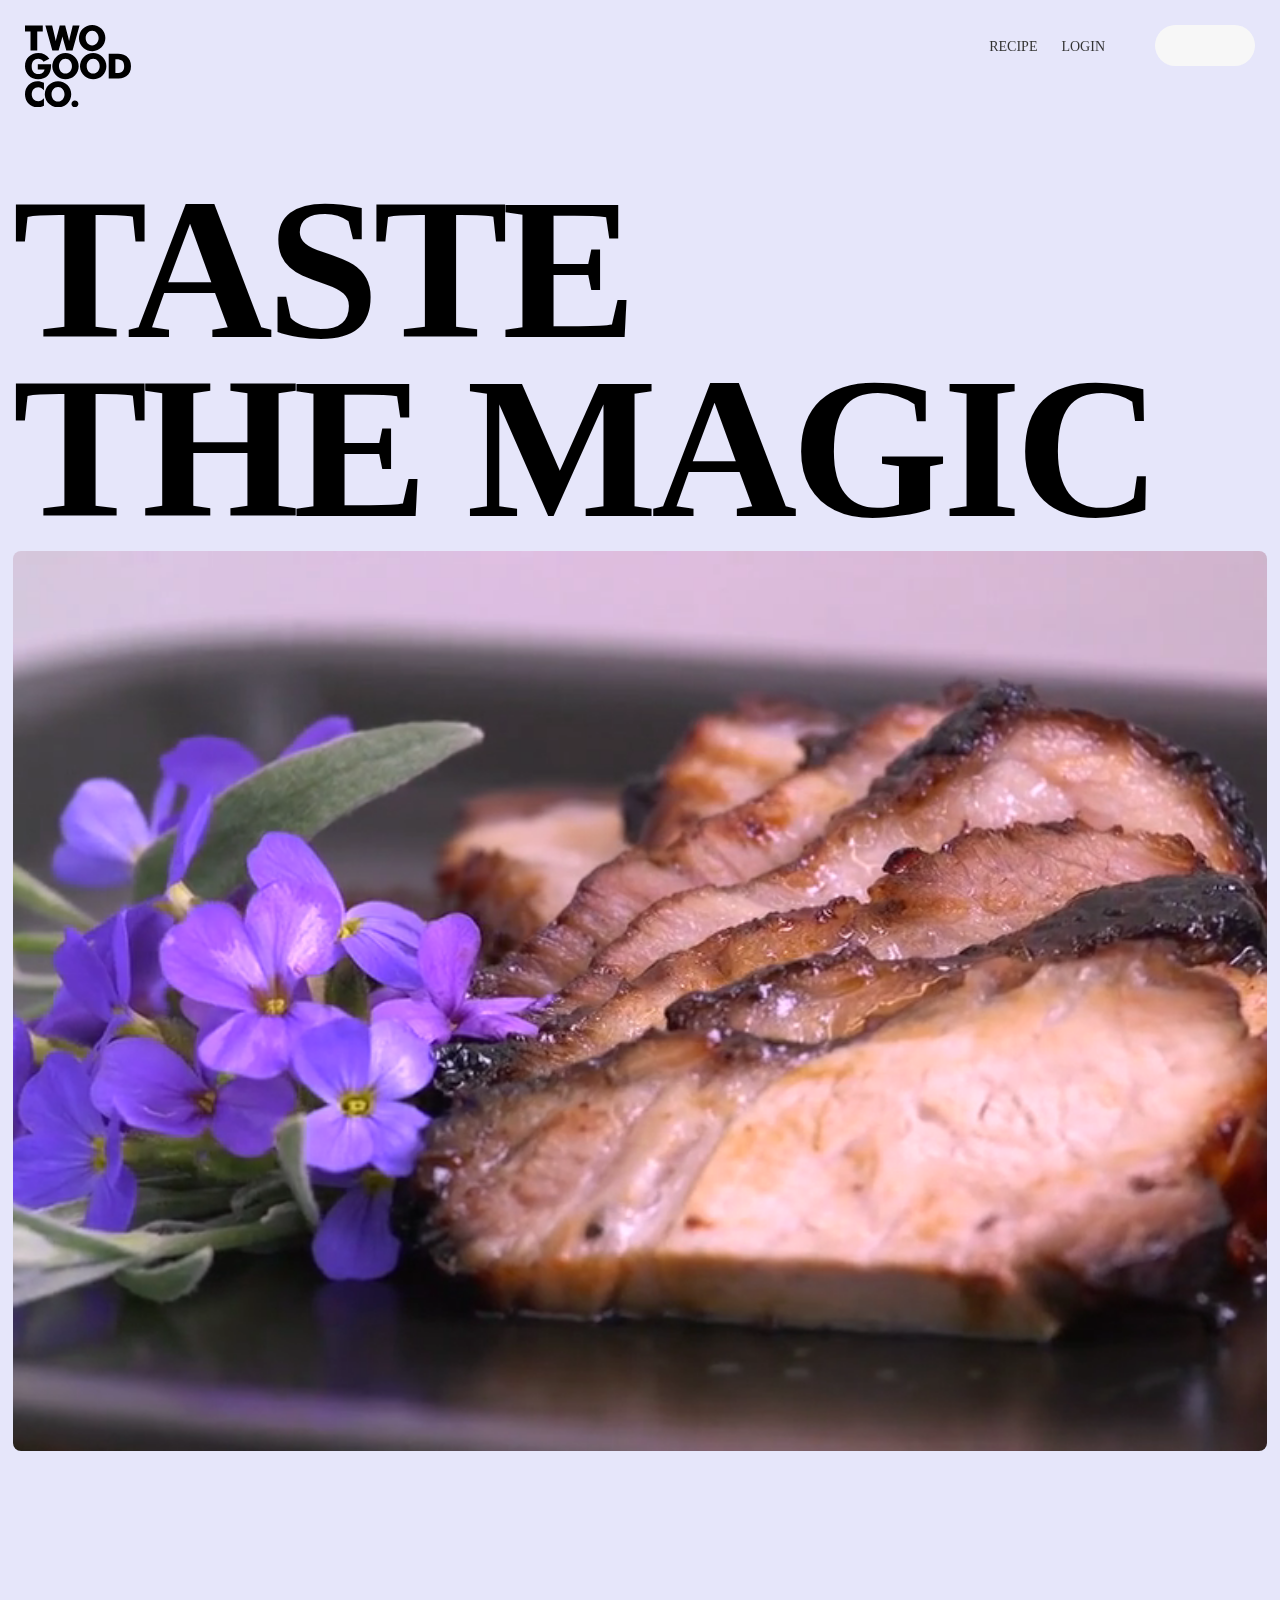
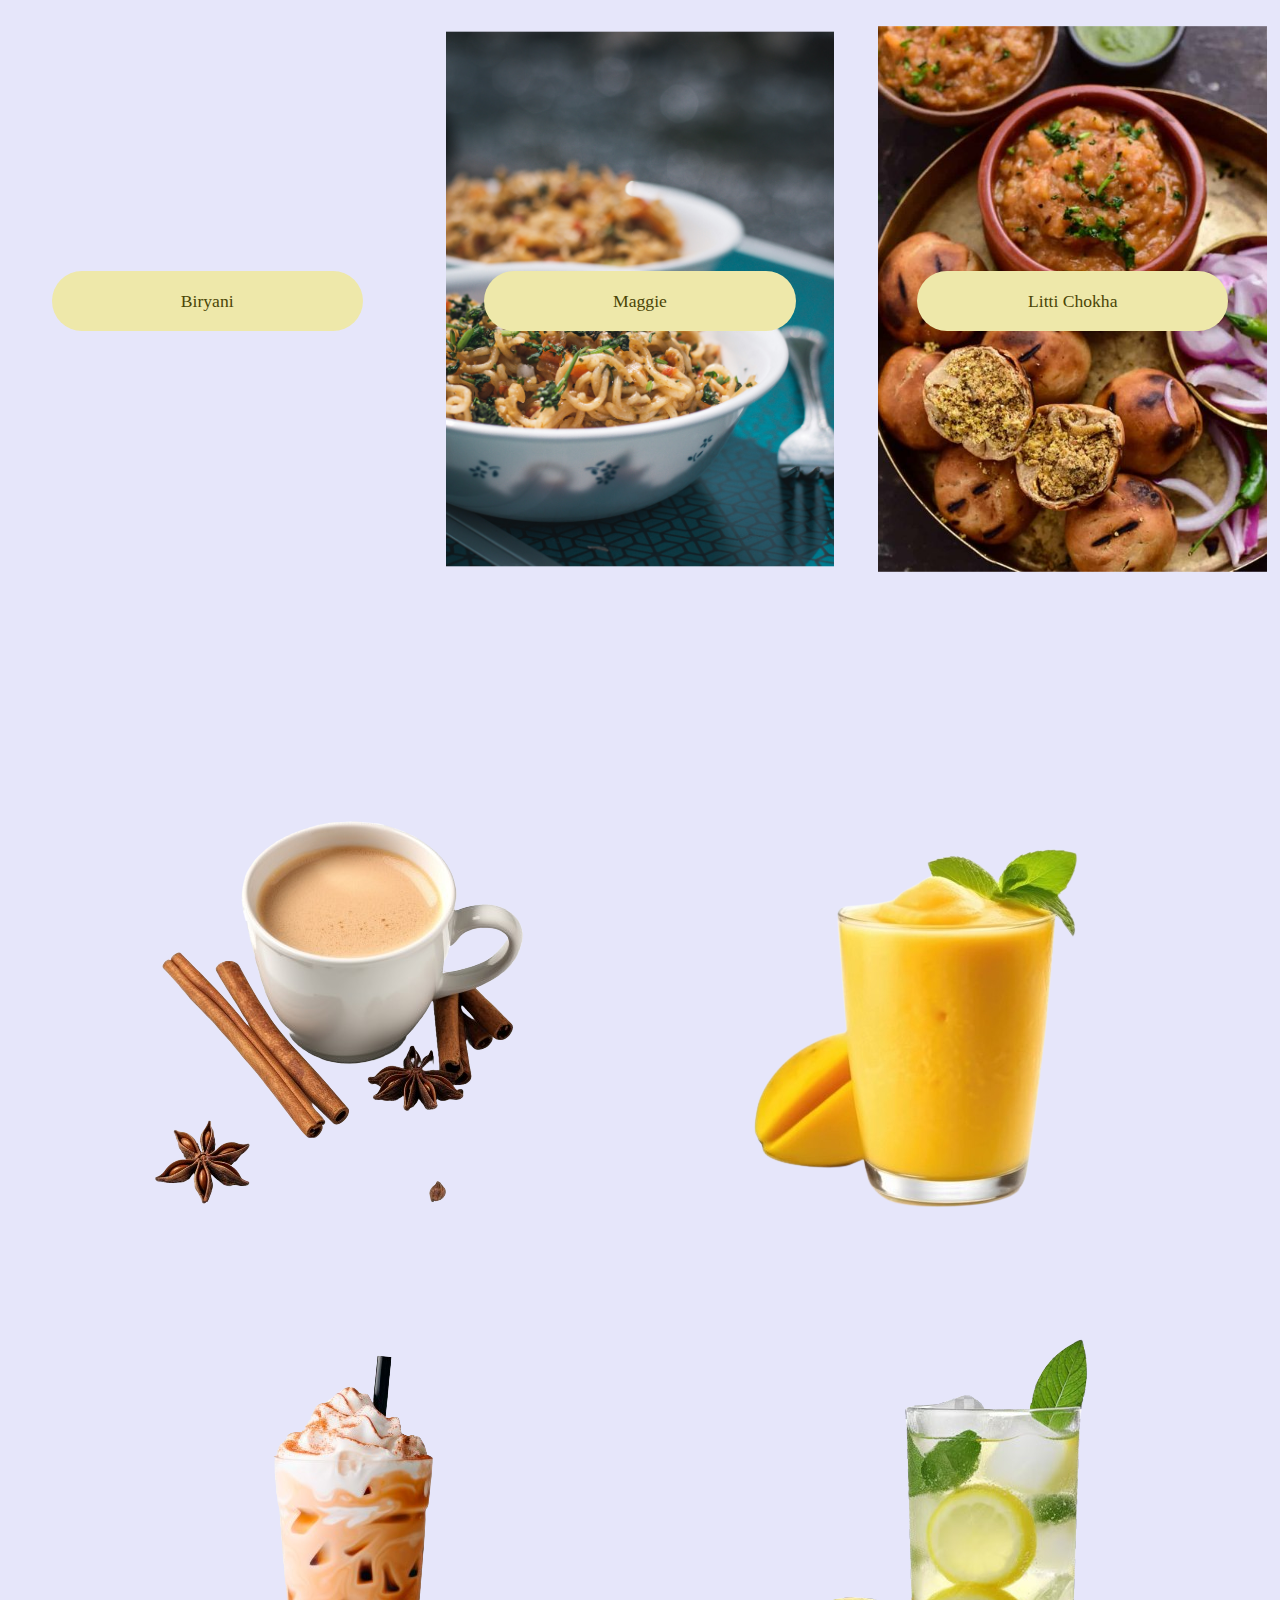
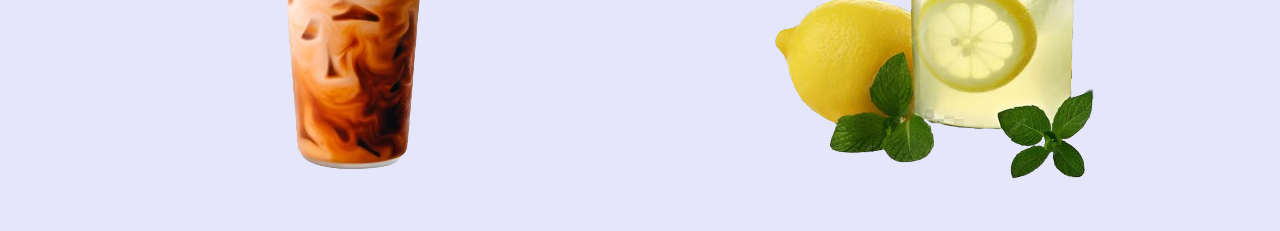
==== commit 5bc7e9ae: "favicon added" ====
--- a/index.html
+++ b/index.html
@@ -4,6 +4,7 @@
     <meta charset="UTF-8" />
     <meta name="viewport" content="width=device-width, initial-scale=1.0" />
     <title>RecipeMagic</title>
+    <link rel="shortcut icon" href="/assets/favicon.ico" type="image/x-icon" />
     <link
       rel="stylesheet"
       href="https://cdn.jsdelivr.net/npm/locomotive-scroll@3.5.4/dist/locomotive-scroll.css"
--- a/style.css
+++ b/style.css
@@ -27,6 +27,8 @@
     align-items: flex-start;
     justify-content: space-between;
     padding: 25px;
+    background-color: #e6e6fa3c;
+    backdrop-filter: blur(2px);
 }
 
 
